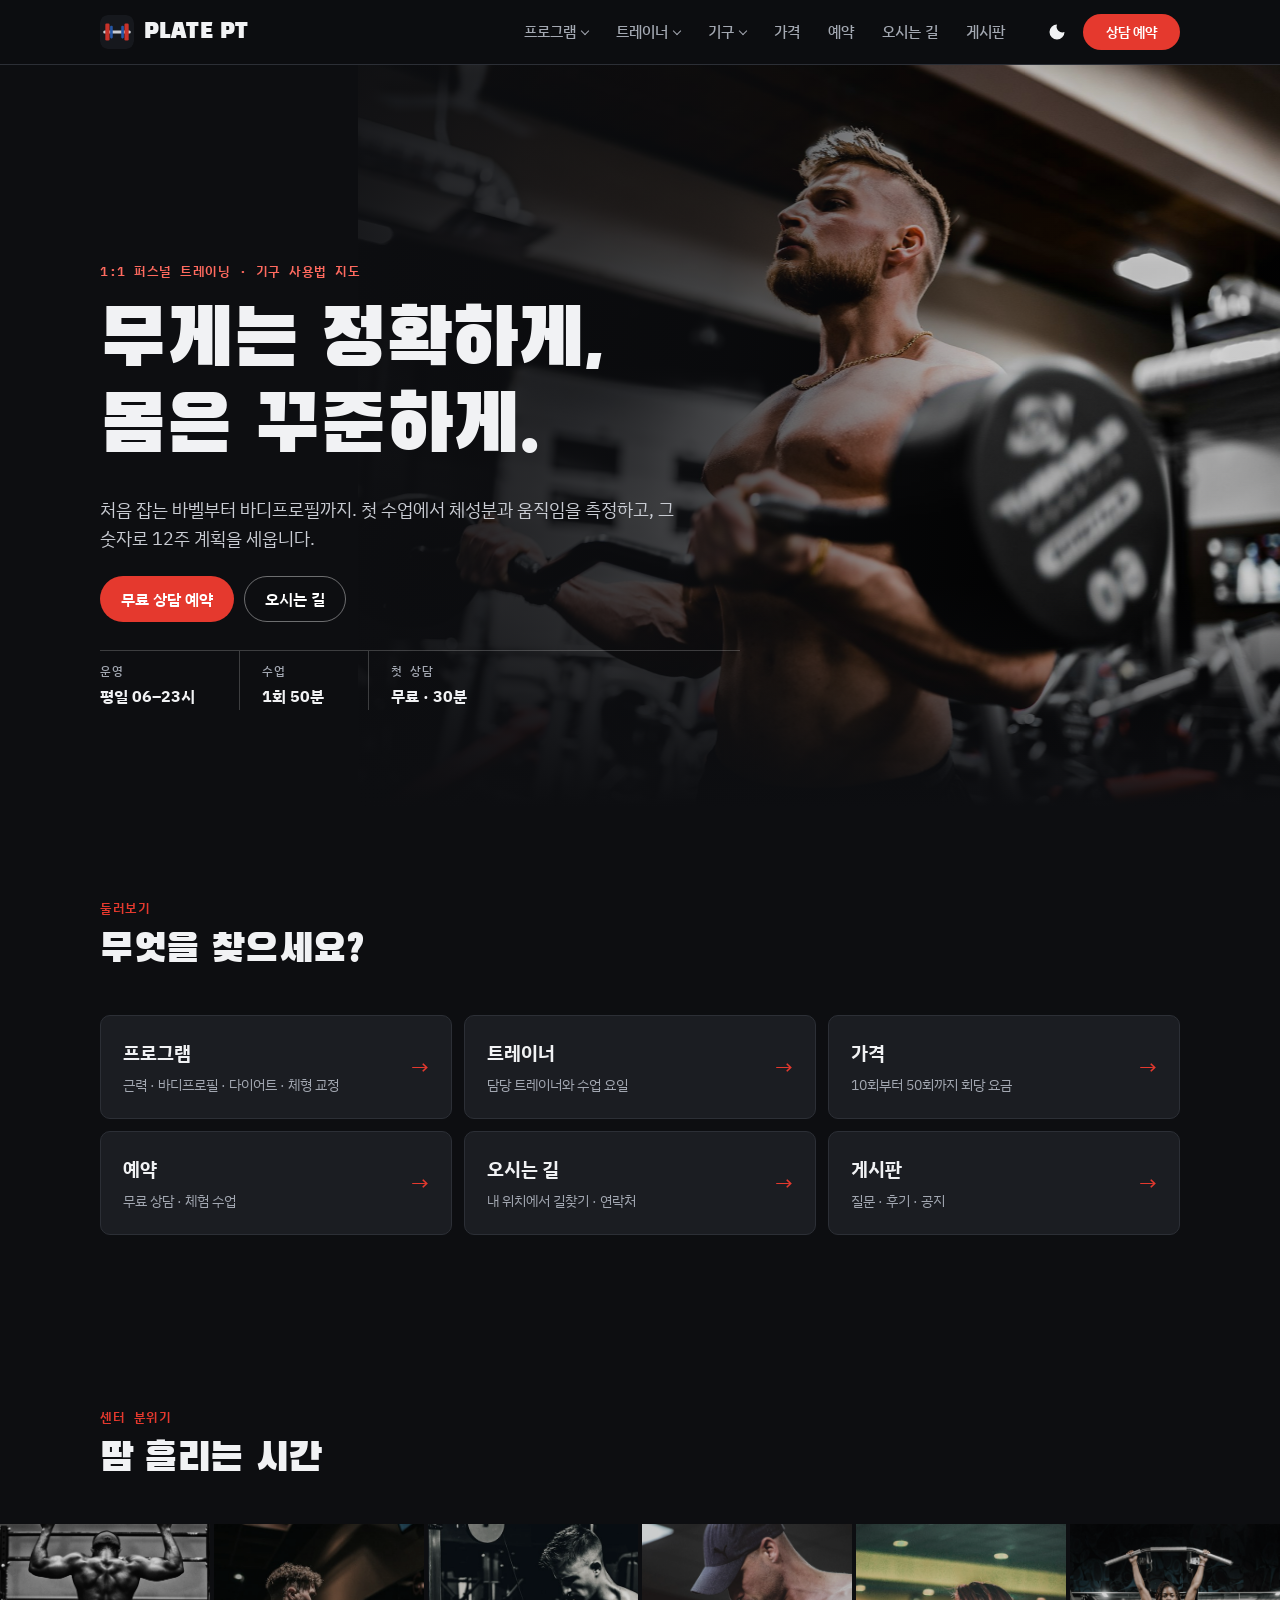
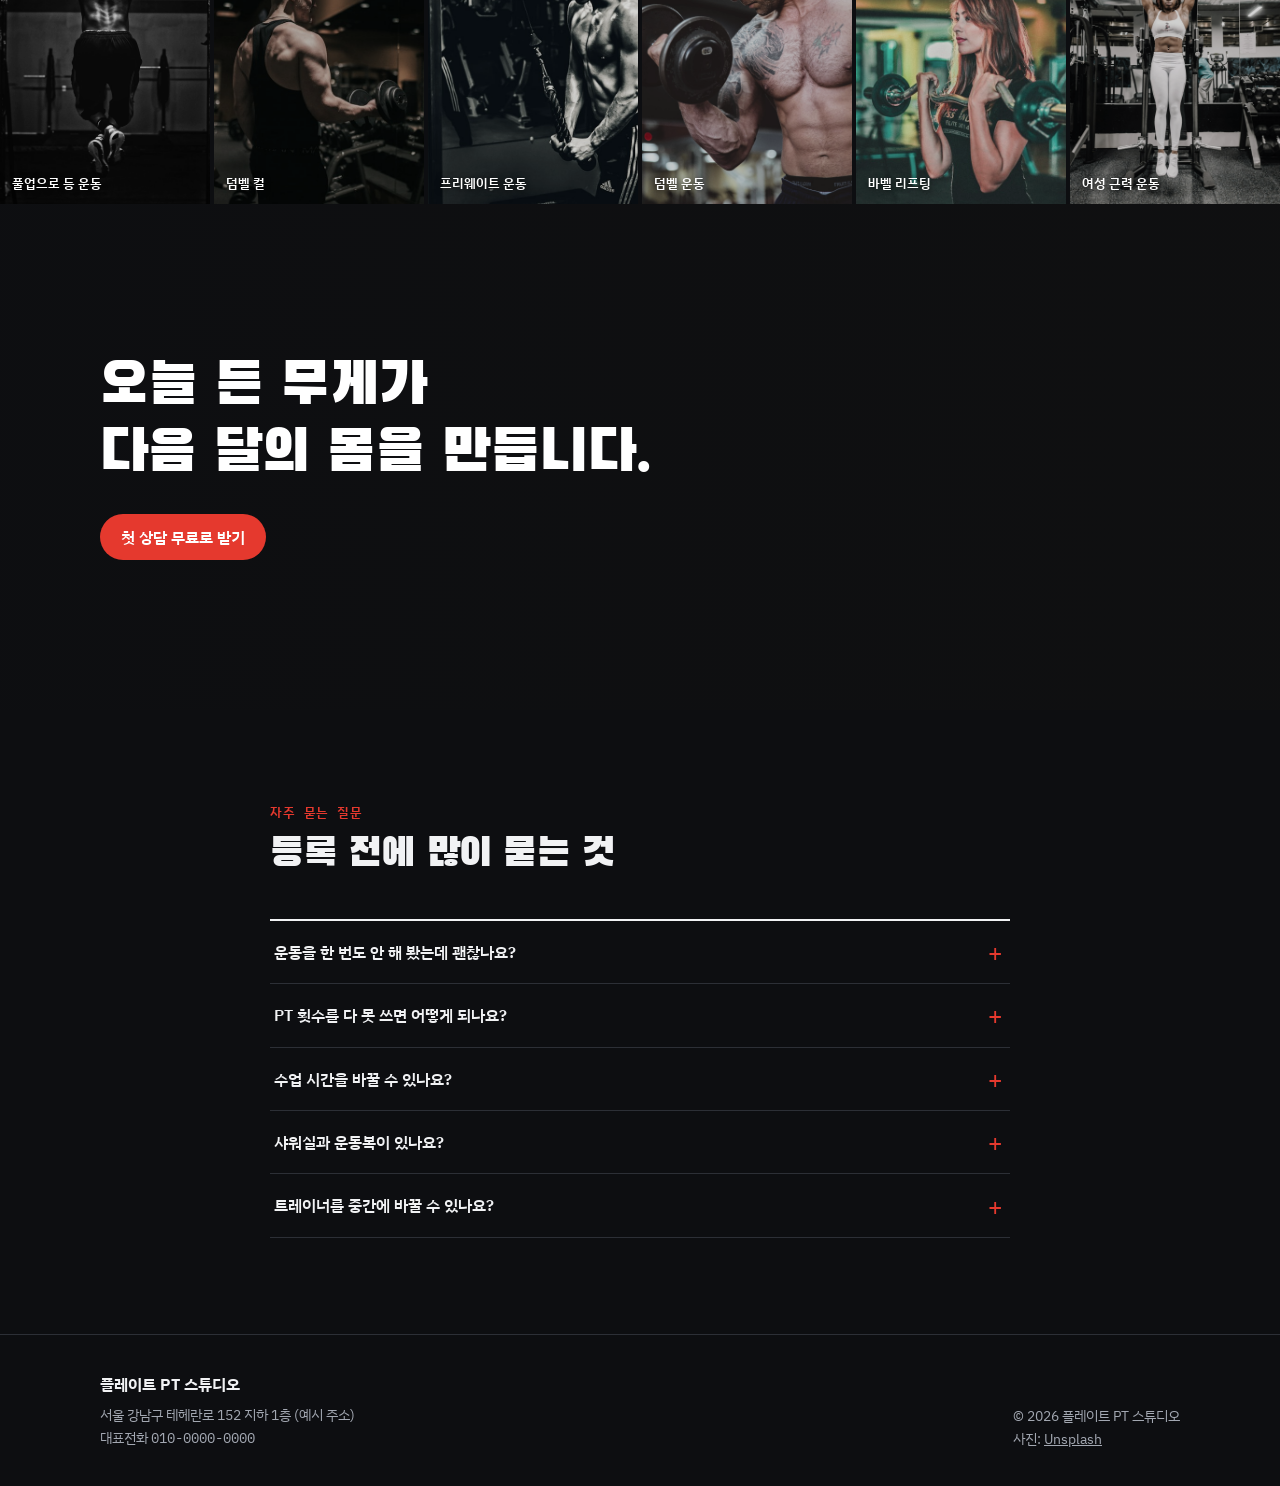
==== index.html @ 2e4d1e18 "Add files via upload 커밋" ====
<!doctype html>
<html lang="ko">
<head>
  <meta charset="utf-8">
  <meta name="viewport" content="width=device-width, initial-scale=1, viewport-fit=cover">
  <title>플레이트 PT 스튜디오</title>
  <meta name="description" content="1:1 퍼스널 트레이닝, 기구 사용법 지도, 체형 교정과 근력 프로그램. 상담 예약과 오시는 길 안내.">

  <!-- 파비콘 -->
  <link rel="icon" type="image/svg+xml" href="favicon.svg">
  <link rel="apple-touch-icon" href="favicon.svg">

  <!-- 글꼴 -->
  <link rel="preconnect" href="https://fonts.googleapis.com">
  <link rel="preconnect" href="https://fonts.gstatic.com" crossorigin>
  <link rel="stylesheet" href="https://fonts.googleapis.com/css2?family=Black+Han+Sans&family=IBM+Plex+Mono:wght@500;600&family=IBM+Plex+Sans+KR:wght@400;500;600;700&display=swap">

  <!-- 사이트 스타일 -->
  <link rel="stylesheet" href="css/style.css">
</head>
<body>
  <a class="skip" href="#main">본문으로 건너뛰기</a>

  <!-- ===== 머리글 ===== -->
  <header class="topbar" id="top">
    <div class="wrap topbar__in">
      <a class="logo" href="index.html" aria-label="처음 화면으로">
        <img src="favicon.svg" alt="" width="34" height="34">
        <span class="logo__name" data-site="short">PLATE PT</span>
      </a>
      <nav class="nav" id="nav" aria-label="주 메뉴">
        <a href="programs.html">프로그램</a>
        <a href="trainers.html">트레이너</a>
        <a href="equipment.html">기구</a>
        <a href="pricing.html">가격</a>
        <a href="booking.html">예약</a>
        <a href="location.html">오시는 길</a>
        <a href="board.html">게시판</a>
      </nav>
      <div class="topbar__tools">
        <button class="icon-btn" id="themeBtn" type="button" aria-label="화면 밝기 바꾸기">
          <svg viewBox="0 0 24 24" width="20" height="20" aria-hidden="true"><path fill="currentColor" d="M12 3a9 9 0 1 0 9 9 7 7 0 0 1-9-9Z"/></svg>
        </button>
        <a class="btn btn--accent btn--sm hide-sm" href="booking.html" data-hover="24시간 상담" data-hover-photo="random">상담 예약</a>
        <button class="icon-btn menu-btn" id="menuBtn" type="button" aria-label="메뉴 열기" aria-expanded="false" aria-controls="nav">
          <svg viewBox="0 0 24 24" width="22" height="22" aria-hidden="true"><path fill="currentColor" d="M3 6h18v2H3zm0 5h18v2H3zm0 5h18v2H3z"/></svg>
        </button>
      </div>
    </div>
  </header>

  <main id="main">
    <!-- ===== 첫 화면 ===== -->
    <section class="hero" id="hero">
      <div class="hero__photo" id="heroPhoto" role="img" aria-label="체육관에서 바벨 컬을 하는 근육질 남성"></div>
      <div class="wrap hero__in">
        <div class="hero__copy">
          <p class="eyebrow">1:1 퍼스널 트레이닝 · 기구 사용법 지도</p>
          <h1 class="hero__title">무게는 정확하게,<br>몸은 꾸준하게.</h1>
          <p class="hero__lead">처음 잡는 바벨부터 바디프로필까지. 첫 수업에서 체성분과 움직임을 측정하고, 그 숫자로 12주 계획을 세웁니다.</p>
          <div class="hero__cta">
            <a class="btn btn--accent" href="booking.html" data-hover="24시간 상담" data-hover-photo="random">무료 상담 예약</a>
            <a class="btn btn--ghost" href="location.html">오시는 길</a>
          </div>
          <dl class="hero__facts">
            <div><dt>운영</dt><dd data-site="hoursShort">평일 06–23시</dd></div>
            <div><dt>수업</dt><dd>1회 50분</dd></div>
            <div><dt>첫 상담</dt><dd>무료 · 30분</dd></div>
          </dl>
        </div>

      </div>
    </section>

    <!-- ===== 바로가기 ===== -->
    <section class="section">
      <div class="wrap">
        <header class="section__head">
          <p class="eyebrow">둘러보기</p>
          <h2>무엇을 찾으세요?</h2>
        </header>
        <div class="quick" id="quickLinks">
          <a class="quick__card" href="programs.html"><strong>프로그램</strong><span class="muted small">근력 · 바디프로필 · 다이어트 · 체형 교정</span><span class="quick__go" aria-hidden="true">→</span></a>
          <a class="quick__card" href="trainers.html"><strong>트레이너</strong><span class="muted small">담당 트레이너와 수업 요일</span><span class="quick__go" aria-hidden="true">→</span></a>
          <a class="quick__card" href="pricing.html"><strong>가격</strong><span class="muted small">10회부터 50회까지 회당 요금</span><span class="quick__go" aria-hidden="true">→</span></a>
          <a class="quick__card" href="booking.html"><strong>예약</strong><span class="muted small">무료 상담 · 체험 수업</span><span class="quick__go" aria-hidden="true">→</span></a>
          <a class="quick__card" href="location.html"><strong>오시는 길</strong><span class="muted small">내 위치에서 길찾기 · 연락처</span><span class="quick__go" aria-hidden="true">→</span></a>
          <a class="quick__card" href="board.html"><strong>게시판</strong><span class="muted small">질문 · 후기 · 공지</span><span class="quick__go" aria-hidden="true">→</span></a>
        </div>
      </div>
    </section>

    <!-- ===== 센터 분위기 (사진) ===== -->
    <section class="gallery-sec" aria-labelledby="galleryTitle">
      <div class="wrap">
        <header class="section__head section__head--row">
          <div>
            <p class="eyebrow">센터 분위기</p>
            <h2 id="galleryTitle">땀 흘리는 시간</h2>
          </div>
        </header>
      </div>
      <div class="gallery" id="gallery"></div>
    </section>

    <!-- ===== 사진 띠 ===== -->
    <section class="band" id="band">
      <div class="band__photo" id="bandPhoto" aria-hidden="true"></div>
      <div class="wrap band__in">
        <p class="band__quote">오늘 든 무게가<br>다음 달의 몸을 만듭니다.</p>
        <a class="btn btn--accent" href="booking.html">첫 상담 무료로 받기</a>
      </div>
    </section>

    <!-- ===== 자주 묻는 질문 ===== -->
    <section class="section" id="faq">
      <div class="wrap wrap--narrow">
        <header class="section__head">
          <p class="eyebrow">자주 묻는 질문</p>
          <h2>등록 전에 많이 묻는 것</h2>
        </header>
        <div class="faq" id="faqList"></div>
      </div>
    </section>
  </main>

  <!-- ===== 바닥글 ===== -->
  <footer class="footer">
    <div class="wrap footer__in">
      <div>
        <strong data-site="name">플레이트 PT 스튜디오</strong>
        <p class="small muted"><span data-site="address"></span><br>대표전화 <span class="mono" data-site="phone"></span></p>
      </div>
      <p class="small muted">© <span id="year"></span> <span data-site="name"></span><br>사진: <a href="https://unsplash.com" target="_blank" rel="noopener">Unsplash</a></p>
    </div>
  </footer>

  <div class="toast" id="toast" role="status" aria-live="polite" hidden></div>

  <!-- 스크립트: 설정 → 공통 → 이 페이지 기능 -->
  <script src="js/config.js"></script>
  <script src="js/main.js"></script>
  <script src="js/mouse.js"></script>
</body>
</html>
---- css/style.css ----
/* 플레이트 PT 스튜디오
 * 콘셉트: 분필 가루 묻은 바닥 위 철 원판. 기본은 무채색, 색은 원판 색 규칙(빨강·파랑·노랑·초록)에서만 가져온다.
 */
/* 기본은 어두운 화면. 오른쪽 위 달 버튼으로 밝은 화면도 볼 수 있다. */
:root {
  --bg: #0d0e11;          /* 불 꺼진 체육관 */
  --bg-alt: #14161a;
  --surface: #1b1d22;
  --ink: #f1f2f4;
  --ink-2: #a3a8b2;
  --line: #2c2f36;
  --accent: #e5392e;      /* 25kg 빨강 원판 */
  --accent-ink: #ffffff;
  --plate-red: #e5392e;
  --plate-blue: #4f86dd;
  --plate-yellow: #edba3a;
  --plate-green: #3fae73;
  --steel: #6b717c;
  --focus: #6fa0ef;
  --shadow: 0 1px 2px rgb(0 0 0 / .4), 0 10px 30px rgb(0 0 0 / .35);
  --photo-fade: #0d0e11;

  --f-display: "Black Han Sans", "IBM Plex Sans KR", "Apple SD Gothic Neo", "Malgun Gothic", sans-serif;
  --f-body: "IBM Plex Sans KR", "Apple SD Gothic Neo", "Malgun Gothic", system-ui, sans-serif;
  --f-mono: "IBM Plex Mono", "IBM Plex Sans KR", ui-monospace, "Consolas", monospace;

  --r: 10px;
  --gutter: clamp(16px, 4vw, 40px);
  --max: 1160px;
  color-scheme: dark;
}
:root[data-theme="light"] {
  --bg: #f2f3f0; --bg-alt: #e8eae5; --surface: #ffffff; --ink: #16181d; --ink-2: #4a4f59; --line: #d3d6d0;
  --accent: #c8322a; --plate-red: #c8322a; --plate-blue: #2456a6; --plate-yellow: #c99212; --plate-green: #2e8b57;
  --steel: #9aa0aa; --focus: #2456a6; --shadow: 0 1px 2px rgb(22 24 29 / .06), 0 8px 24px rgb(22 24 29 / .06);
  --photo-fade: #f2f3f0;
  color-scheme: light;
}

/* ---------- 기본 ---------- */
*, *::before, *::after { box-sizing: border-box; }
html { scroll-behavior: smooth; scroll-padding-top: 76px; -webkit-text-size-adjust: 100%; }
body {
  margin: 0;
  background: var(--bg);
  color: var(--ink);
  font: 400 16px/1.65 var(--f-body);
  word-break: keep-all;
  overflow-wrap: anywhere;
}
img, svg { max-width: 100%; display: block; }
h1, h2, h3, h4 { margin: 0; line-height: 1.25; text-wrap: balance; }
h2 { font-family: var(--f-display); font-weight: 400; font-size: clamp(28px, 4vw, 40px); letter-spacing: -.01em; }
h3 { font-size: 19px; font-weight: 700; }
p { margin: 0; }
a { color: inherit; }
button, input, select, textarea { font: inherit; color: inherit; }
:focus-visible { outline: 3px solid var(--focus); outline-offset: 2px; border-radius: 4px; }
[hidden] { display: none !important; }

.wrap { max-width: var(--max); margin-inline: auto; padding-inline: var(--gutter); }
.wrap--narrow { max-width: 820px; }
.mono { font-family: var(--f-mono); font-variant-numeric: tabular-nums; }
.muted { color: var(--ink-2); }
.small { font-size: 14px; }
.strong { font-weight: 600; }
.sr-only { position: absolute; width: 1px; height: 1px; overflow: hidden; clip: rect(0 0 0 0); white-space: nowrap; }
.skip { position: absolute; left: 8px; top: -60px; background: var(--ink); color: var(--bg); padding: 8px 14px; border-radius: 6px; z-index: 100; }
.skip:focus { top: 8px; }
.eyebrow { font: 600 13px/1 var(--f-mono); letter-spacing: .04em; text-transform: uppercase; color: var(--accent); }

/* ---------- 버튼 ---------- */
.btn {
  display: inline-flex; align-items: center; justify-content: center; gap: 8px;
  min-height: 46px; padding: 0 20px; border-radius: 999px;
  border: 1.5px solid transparent; font-weight: 600; text-decoration: none; cursor: pointer;
  transition: transform .15s ease, background-color .15s ease, border-color .15s ease;
  white-space: nowrap;
}
.btn:active { transform: translateY(1px); }
.btn--accent { background: var(--accent); color: var(--accent-ink); }
.btn--accent:hover { background: color-mix(in srgb, var(--accent) 86%, var(--ink)); }
.btn--ghost { background: transparent; border-color: var(--line); color: var(--ink); }
.btn--ghost:hover { border-color: var(--ink); }
.btn--danger { background: var(--plate-red); color: #fff; }
.btn--sm { min-height: 36px; padding: 0 14px; font-size: 14px; }
.btn--block { width: 100%; }
.btn:disabled { opacity: .5; cursor: not-allowed; }
.icon-btn {
  display: inline-grid; place-items: center; width: 40px; height: 40px; border-radius: 50%;
  background: transparent; border: 1px solid transparent; cursor: pointer; color: var(--ink);
}
.icon-btn:hover { border-color: var(--line); }
.link-btn { background: none; border: 0; padding: 0; color: var(--ink); font-weight: 600; text-decoration: underline; text-underline-offset: 3px; cursor: pointer; font-size: 14px; }
.link-btn:hover { color: var(--accent); }
.link-btn.danger { color: var(--plate-red); }

/* ---------- 머리글 ---------- */
.topbar {
  position: sticky; top: env(safe-area-inset-top, 0px); z-index: 50;
  background: color-mix(in srgb, var(--bg) 88%, transparent);
  backdrop-filter: blur(10px); -webkit-backdrop-filter: blur(10px);
  border-bottom: 1px solid var(--line);
}
.topbar__in { display: flex; align-items: center; gap: 20px; min-height: 64px; }
.logo { display: flex; align-items: center; gap: 10px; text-decoration: none; }
.logo img { border-radius: 8px; }
.logo__name { font-family: var(--f-display); font-size: 21px; letter-spacing: .02em; }
.nav { display: flex; gap: 4px; margin-left: auto; }
.nav a { padding: 8px 12px; border-radius: 999px; text-decoration: none; font-size: 15px; font-weight: 500; color: var(--ink-2); }
.nav a:hover, .nav a.is-active { color: var(--ink); background: var(--bg-alt); }
.topbar__tools { display: flex; align-items: center; gap: 6px; }
.menu-btn { display: none; }

/* ---------- 첫 화면 ---------- */
.hero { position: relative; isolation: isolate; padding-block: clamp(96px, 16vw, 200px) clamp(56px, 8vw, 96px); overflow: hidden; background: #0d0e11; color: #f1f2f4; }
.hero__photo { position: absolute; inset: 0 0 0 28%; z-index: -1; background: #111 35% 35% / cover no-repeat; transform: scaleX(-1); animation: hero-in 1.6s ease-out both; }
.hero__photo::after { content: ""; position: absolute; inset: 0;
  background: linear-gradient(270deg, rgb(13 14 17 / .94) 0%, rgb(13 14 17 / .72) 40%, rgb(13 14 17 / .1) 75%), linear-gradient(0deg, var(--photo-fade) 0%, transparent 30%); }
@keyframes hero-in { from { transform: scaleX(-1) scale(1.06); } to { transform: scaleX(-1); } }
.hero__in { display: grid; grid-template-columns: minmax(0, 640px); }
.hero .hero__lead { color: #c9ccd3; }
.hero .hero__facts, .hero .hero__facts div + div { border-color: rgb(255 255 255 / .2); }
.hero .hero__facts dt { color: #a3a8b2; }
.hero .eyebrow { color: #ff6a5f; }
.hero .btn--ghost { color: #fff; border-color: rgb(255 255 255 / .4); }
.hero .btn--ghost:hover { border-color: #fff; background: rgb(255 255 255 / .08); }
.hero__copy { display: grid; gap: 22px; min-width: 0; }
.hero__title { font-family: var(--f-display); font-weight: 400; font-size: clamp(42px, 6.6vw, 80px); line-height: 1.08; letter-spacing: -.015em; }
.hero__lead { font-size: 18px; color: var(--ink-2); max-width: 34em; }
.hero__cta { display: flex; flex-wrap: wrap; gap: 10px; }
.hero__facts { display: flex; flex-wrap: wrap; gap: 0; margin: 6px 0 0; border-top: 1px solid var(--line); }
.hero__facts div { padding: 14px 22px 0 0; margin-right: 22px; }
.hero__facts div + div { padding-left: 22px; border-left: 1px solid var(--line); }
.hero__facts dt { font: 500 12px/1 var(--f-mono); letter-spacing: .06em; color: var(--ink-2); margin-bottom: 6px; }
.hero__facts dd { margin: 0; font-weight: 700; }

/* ---------- 구역 공통 ---------- */
.section { padding-block: clamp(56px, 8vw, 96px); }
.section--alt { background: var(--bg-alt); }
.section__head { display: grid; gap: 10px; margin-bottom: clamp(24px, 4vw, 40px); max-width: 680px; }
.section__head--row { display: flex; align-items: end; justify-content: space-between; gap: 16px; max-width: none; flex-wrap: wrap; }
.section__head--row > div { display: grid; gap: 10px; }
.section__lead { color: var(--ink-2); }
.note { margin-top: 16px; color: var(--ink-2); font-size: 15px; }

/* 원판 색 표시 */
.plate-red { --plate: var(--plate-red); }
.plate-blue { --plate: var(--plate-blue); }
.plate-yellow { --plate: var(--plate-yellow); }
.plate-green { --plate: var(--plate-green); }

/* ---------- 프로그램 ---------- */
.programs { display: grid; grid-template-columns: repeat(2, minmax(0, 1fr)); gap: 16px; }
.program { display: grid; grid-template-rows: auto 1fr; background: var(--surface); border: 1px solid var(--line); border-top: 4px solid var(--plate); border-radius: var(--r); overflow: hidden; }
.program__media { position: relative; aspect-ratio: 16 / 9; background: var(--bg-alt); overflow: hidden; }
.program__media img { width: 100%; height: 100%; object-fit: cover; transition: transform .5s ease; filter: saturate(.85) contrast(1.05); }
.program:hover .program__media img { transform: scale(1.04); }
.program__plate {
  width: 64px; height: 64px; border-radius: 50%; background: var(--plate);
  display: grid; place-items: center; position: relative;
  box-shadow: inset 0 0 0 6px color-mix(in srgb, var(--plate) 75%, #000);
}
.program__media .program__plate { position: absolute; left: 18px; bottom: 18px; z-index: 1; box-shadow: inset 0 0 0 6px color-mix(in srgb, var(--plate) 75%, #000), 0 4px 14px rgb(0 0 0 / .5); }
.program__plate::after { content: ""; position: absolute; width: 14px; height: 14px; border-radius: 50%; background: var(--surface); }
.program__plate span { position: absolute; top: 7px; font-size: 11px; color: #fff; font-weight: 600; }
.program__body { display: grid; gap: 10px; align-content: start; min-width: 0; padding: 22px 24px 24px; }
.program__body p { color: var(--ink-2); font-size: 15px; }
.tags { display: flex; flex-wrap: wrap; gap: 6px; padding: 0; margin: 0; list-style: none; }
.tags li { font-size: 13px; padding: 3px 10px; border-radius: 999px; background: var(--bg-alt); color: var(--ink-2); }
.tags li:first-child { background: color-mix(in srgb, var(--plate) 14%, transparent); color: var(--ink); font-weight: 600; }

/* ---------- 하위 페이지 머리 ---------- */
.page-hero { position: relative; isolation: isolate; overflow: hidden; padding-block: clamp(72px, 11vw, 132px) clamp(32px, 5vw, 52px); background: #0d0e11; color: #f1f2f4; }
.page-hero__photo { position: absolute; inset: 0; z-index: -1; background: #111 center 35% / cover no-repeat; animation: hero-fade 1.2s ease-out both; }
.page-hero__photo::after { content: ""; position: absolute; inset: 0;
  background: linear-gradient(90deg, rgb(13 14 17 / .9) 0%, rgb(13 14 17 / .55) 60%, rgb(13 14 17 / .35) 100%), linear-gradient(0deg, var(--photo-fade) 0%, transparent 45%); }
@keyframes hero-fade { from { transform: scale(1.05); } to { transform: none; } }
.page-hero__in { display: grid; gap: 14px; }
.page-hero__title { font-family: var(--f-display); font-weight: 400; font-size: clamp(36px, 6vw, 64px); line-height: 1.1; }
.crumbs { display: flex; gap: 8px; font-size: 14px; color: #a3a8b2; }
.crumbs a { color: #d6d9de; text-decoration: none; }
.crumbs a:hover { color: #fff; text-decoration: underline; }
.crumbs span:last-child { color: #ff6a5f; font-weight: 600; }
.page-hero + .section { padding-top: clamp(32px, 5vw, 56px); }
.page-hero + .section .section__head:not(.section__head--row) { margin-bottom: 24px; }
.section__head:empty { display: none; }

/* ---------- 처음 화면 바로가기 ---------- */
.quick { display: grid; grid-template-columns: repeat(3, minmax(0, 1fr)); gap: 12px; }
.quick__card { position: relative; display: grid; gap: 4px; padding: 22px 52px 22px 22px; border-radius: var(--r); background: var(--surface); border: 1px solid var(--line); text-decoration: none; transition: border-color .2s ease, transform .2s ease; }
.quick__card strong { font-size: 19px; }
.quick__card:hover { border-color: var(--accent); transform: translateY(-2px); }
.quick__go { position: absolute; right: 22px; top: 50%; translate: 0 -50%; font-size: 22px; color: var(--accent); transition: translate .2s ease; }
.quick__card:hover .quick__go { translate: 4px -50%; }

/* ---------- 센터 분위기 ---------- */
.gallery-sec { padding-block: clamp(48px, 7vw, 80px) 0; }
.gallery { display: grid; grid-template-columns: repeat(6, minmax(0, 1fr)); gap: 4px; }
.gallery__item { position: relative; margin: 0; aspect-ratio: 3 / 4; overflow: hidden; background: var(--bg-alt); }
.gallery__item img { width: 100%; height: 100%; object-fit: cover; filter: grayscale(.4) brightness(.85); transition: filter .35s ease, transform .5s ease; }
.gallery__item:hover img { filter: none; transform: scale(1.05); }
.gallery__item figcaption { position: absolute; left: 12px; bottom: 10px; right: 12px; font-size: 13px; font-weight: 600; color: #fff; text-shadow: 0 1px 6px rgb(0 0 0 / .8); }

.band { position: relative; isolation: isolate; padding-block: clamp(80px, 12vw, 150px); overflow: hidden; color: #fff; background: #111; }
.band__photo { position: absolute; inset: 0; z-index: -1; background: #111 center / cover no-repeat fixed; }
.band__photo::after { content: ""; position: absolute; inset: 0; background: linear-gradient(90deg, rgb(13 14 17 / .88), rgb(13 14 17 / .45)); }
.band__in { display: grid; gap: 26px; justify-items: start; }
.band__quote { font-family: var(--f-display); font-size: clamp(32px, 5vw, 58px); line-height: 1.15; text-wrap: balance; }

/* ---------- 트레이너 ---------- */
.trainers { display: grid; grid-template-columns: repeat(3, minmax(0, 1fr)); gap: 16px; }
.trainer { display: grid; grid-template-rows: auto 1fr; background: var(--surface); border-radius: var(--r); border: 1px solid var(--line); overflow: hidden; }
.trainer__photo { position: relative; aspect-ratio: 4 / 5; overflow: hidden; background: var(--bg-alt); border-bottom: 4px solid var(--plate); }
.trainer__photo img { width: 100%; height: 100%; object-fit: cover; object-position: center 25%; filter: grayscale(.25) contrast(1.05); transition: filter .3s ease; }
.trainer:hover .trainer__photo img { filter: none; }
.trainer > .trainer__avatar { margin: 24px 24px 0; }
.trainer__avatar {
  width: 72px; height: 72px; border-radius: 50%;
  display: grid; place-items: center; font: 400 26px/1 var(--f-display); color: #fff; background: var(--plate);
}
.trainer__body { display: grid; gap: 8px; align-content: start; padding: 20px 22px 24px; }
.trainer__role { font: 500 13px/1.3 var(--f-mono); color: var(--ink-2); }
.trainer__focus { font-weight: 600; color: var(--plate, var(--accent)); }
.trainer__certs { margin: 4px 0; padding-left: 18px; color: var(--ink-2); font-size: 14px; }
.trainer__days { display: flex; flex-wrap: wrap; align-items: center; gap: 4px; font-size: 13px; color: var(--ink-2); margin-bottom: 8px; }
.day { display: inline-grid; place-items: center; width: 24px; height: 24px; border-radius: 6px; border: 1px solid var(--line); color: var(--ink-2); opacity: .5; }
.day.is-on { opacity: 1; background: var(--ink); color: var(--bg); border-color: var(--ink); }
.trainer .btn { justify-self: start; }

/* ---------- 기구 ---------- */
.zone-tabs, .chips { display: flex; flex-wrap: wrap; gap: 8px; margin-bottom: 18px; }
.chip { padding: 8px 16px; border-radius: 999px; border: 1px solid var(--line); background: var(--surface); cursor: pointer; font-weight: 500; font-size: 15px; }
.chip:hover { border-color: var(--ink); }
.chip.is-on { background: var(--ink); color: var(--bg); border-color: var(--ink); }
.equip { border-top: 2px solid var(--ink); }
.equip__row { display: grid; grid-template-columns: minmax(0, 1.4fr) 120px minmax(0, 1.6fr); gap: 16px; padding: 14px 4px; border-bottom: 1px solid var(--line); align-items: baseline; }
.equip__name { font-weight: 600; }
.equip__qty { font-weight: 600; }
.equip__note { font-size: 14px; }

/* ---------- 가격 ---------- */
.table-scroll { overflow-x: auto; -webkit-overflow-scrolling: touch; }
.price-table { width: 100%; border-collapse: collapse; background: var(--surface); border-radius: var(--r); overflow: hidden; min-width: 560px; }
.price-table th, .price-table td { padding: 18px 20px; text-align: left; border-bottom: 1px solid var(--line); vertical-align: middle; }
.price-table thead th { font: 500 12px/1 var(--f-mono); letter-spacing: .06em; color: var(--ink-2); background: var(--surface); }
.price-table tbody th .badge { margin-left: 10px; vertical-align: middle; }
.price-table td { white-space: nowrap; }
.price-table .big { font-size: 22px; font-weight: 600; }
.price-table td:last-child { text-align: right; }
.price-table tr:last-child th, .price-table tr:last-child td { border-bottom: 0; }
.price-table tr.is-best { background: color-mix(in srgb, var(--accent) 7%, var(--surface)); }
.save { color: var(--plate-green); font-weight: 600; }
.badge { display: inline-block; font-size: 12px; font-weight: 600; padding: 3px 9px; border-radius: 999px; background: var(--bg-alt); color: var(--ink-2); white-space: nowrap; }
.badge--accent { background: var(--accent); color: var(--accent-ink); }

/* ---------- 예약 ---------- */
.booking { display: grid; grid-template-columns: minmax(0, 1.5fr) minmax(0, 1fr); gap: clamp(24px, 4vw, 48px); align-items: start; }
.form { display: grid; gap: 16px; }
.form__row { display: grid; grid-template-columns: repeat(2, minmax(0, 1fr)); gap: 16px; }
.field { display: grid; gap: 6px; margin: 0; padding: 0; border: 0; min-width: 0; }
.field > span, .field > legend { font-weight: 600; font-size: 14px; padding: 0; }
.field legend { margin-bottom: 6px; }
input[type="text"], input[type="tel"], input[type="date"], input[type="search"], input[type="password"], select, textarea {
  width: 100%; min-height: 46px; padding: 10px 14px; border-radius: 8px;
  background: var(--surface); border: 1.5px solid var(--line); color: var(--ink);
}
textarea { resize: vertical; min-height: 90px; }
input:focus, select:focus, textarea:focus { outline: none; border-color: var(--focus); box-shadow: 0 0 0 3px color-mix(in srgb, var(--focus) 25%, transparent); }
.check { display: flex; gap: 10px; align-items: flex-start; font-size: 14px; color: var(--ink-2); cursor: pointer; }
.check input { width: 18px; height: 18px; margin-top: 3px; accent-color: var(--accent); flex: none; }
.form__error { color: var(--plate-red); font-size: 14px; font-weight: 600; min-height: 1em; }
.form__error:empty { display: none; }

.slots { display: grid; grid-template-columns: repeat(auto-fill, minmax(76px, 1fr)); gap: 8px; }
.slot {
  min-height: 42px; border-radius: 8px; border: 1.5px solid var(--line); background: var(--surface);
  font: 600 15px/1 var(--f-mono); cursor: pointer;
}
.slot:hover:not(:disabled) { border-color: var(--ink); }
.slot.is-on { background: var(--ink); color: var(--bg); border-color: var(--ink); }
.slot:disabled { cursor: not-allowed; opacity: .4; text-decoration: line-through; }
.slot.is-busy:disabled { opacity: .55; background: var(--bg-alt); }

.booking__mine { position: sticky; top: 88px; padding: 24px; background: var(--surface); border: 1px solid var(--line); border-radius: var(--r); display: grid; gap: 6px; }
.my-bookings { list-style: none; padding: 0; margin: 10px 0 0; display: grid; gap: 10px; }
.my-bookings .empty { display: grid; gap: 4px; padding: 18px; border: 1.5px dashed var(--line); border-radius: 8px; }
.booking-item { display: grid; grid-template-columns: auto 1fr auto; gap: 14px; align-items: center; padding: 12px 14px; border-radius: 8px; background: var(--bg-alt); border-left: 5px solid var(--plate); }
.booking-item__when, .booking-item__what { display: grid; gap: 2px; min-width: 0; }
.booking-item__when .mono:last-child { font-size: 14px; color: var(--ink-2); }

/* ---------- 지도 ---------- */
.map-wrap { display: grid; grid-template-columns: minmax(0, 340px) minmax(0, 1fr); gap: 16px; align-items: stretch; }
.map-panel { display: grid; gap: 16px; align-content: start; padding: 22px; background: var(--surface); border: 1px solid var(--line); border-radius: var(--r); }
.map-panel__addr { display: grid; gap: 4px; justify-items: start; }
.map-panel__addr span { color: var(--ink-2); font-size: 15px; }
.seg { display: grid; grid-template-columns: 1fr 1fr; padding: 4px; border-radius: 999px; background: var(--bg-alt); }
.seg__btn { border: 0; background: transparent; min-height: 36px; border-radius: 999px; font-weight: 600; cursor: pointer; color: var(--ink-2); }
.seg__btn.is-on { background: var(--surface); color: var(--ink); box-shadow: var(--shadow); }
.route-info { padding: 14px; border-radius: 8px; background: var(--bg-alt); display: grid; gap: 8px; }
.route-info__nums { display: flex; gap: 24px; flex-wrap: wrap; }
.route-info__nums div { display: grid; }
.route-info__nums strong { font-size: 24px; }
.map-links { display: flex; flex-wrap: wrap; gap: 8px; }
.transit { list-style: none; padding: 0; margin: 0; display: grid; gap: 8px; font-size: 14px; border-top: 1px solid var(--line); padding-top: 14px; }
.transit li { display: grid; grid-template-columns: 56px 1fr; gap: 8px; }
.transit strong { color: var(--ink-2); font-weight: 600; }
.map { min-height: 520px; border-radius: var(--r); overflow: hidden; border: 1px solid var(--line); background: var(--bg-alt); position: relative; z-index: 0; }
.map__fallback { padding: 24px; color: var(--ink-2); }
.leaflet-container { font-family: var(--f-body); }
.leaflet-popup-content { font-size: 14px; line-height: 1.5; }
.pin { background: none; border: 0; }
.pin--gym span {
  display: grid; place-items: center; width: 40px; height: 40px; border-radius: 50% 50% 50% 4px; rotate: -45deg;
  background: var(--accent); box-shadow: 0 4px 10px rgb(0 0 0 / .3); border: 3px solid #fff;
  font: 400 13px/1 var(--f-display); color: #fff;
}
.pin--gym b { rotate: 45deg; font-weight: 400; }
.pin--me span { display: block; width: 22px; height: 22px; border-radius: 50%; background: var(--plate-blue); border: 4px solid #fff; box-shadow: 0 0 0 6px color-mix(in srgb, var(--plate-blue) 30%, transparent); }
.route { stroke: var(--accent); stroke-width: 6; stroke-linecap: round; stroke-linejoin: round; fill: none; }
.route--straight { stroke-dasharray: 2 10; stroke-width: 4; }
.acc-circle { stroke: var(--plate-blue); fill: var(--plate-blue); fill-opacity: .08; }

/* ---------- SNS ---------- */
.sns { display: grid; grid-template-columns: repeat(auto-fill, minmax(min(100%, 330px), 1fr)); gap: 12px; }
.sns__card { display: grid; grid-template-columns: auto 1fr; gap: 14px; align-items: center; padding: 18px; background: var(--surface); border: 1px solid var(--line); border-radius: var(--r); }
.sns__icon { width: 46px; height: 46px; border-radius: 12px; display: grid; place-items: center; color: #fff; background: var(--ink); }
.sns__icon svg { width: 24px; height: 24px; }
.sns--instagram .sns__icon { background: linear-gradient(135deg, #f58529, #dd2a7b 50%, #8134af); }
.sns--kakao .sns__icon { background: #fee500; color: #191919; }
.sns--phone .sns__icon { background: var(--plate-green); }
.sns--blog .sns__icon { background: #03c75a; }
.sns--youtube .sns__icon { background: #ff0000; }
.sns__text { display: grid; min-width: 0; }
.sns__actions { grid-column: 1 / -1; display: flex; flex-wrap: wrap; gap: 8px; }
.hours { margin-top: 32px; display: grid; gap: 12px; max-width: 520px; }
.hours__list { margin: 0; border-top: 2px solid var(--ink); }
.hours__list div { display: flex; justify-content: space-between; gap: 16px; padding: 12px 4px; border-bottom: 1px solid var(--line); }
.hours__list dt { font-weight: 600; }
.hours__list dd { margin: 0; }

/* ---------- 게시판 ---------- */
.board-tools { display: flex; justify-content: space-between; align-items: center; gap: 12px; flex-wrap: wrap; margin-bottom: 14px; }
.board-tools .chips { margin: 0; }
.search { flex: 0 1 300px; min-width: 0; }
.board-table { width: 100%; border-collapse: collapse; background: var(--surface); border-radius: var(--r); overflow: hidden; min-width: 640px; }
.board-table th, .board-table td { padding: 13px 12px; text-align: left; border-bottom: 1px solid var(--line); font-size: 15px; }
.board-table thead th { font: 500 12px/1 var(--f-mono); letter-spacing: .06em; color: var(--ink-2); border-bottom: 2px solid var(--ink); }
.board-table .c-no, .board-table .c-views { width: 64px; text-align: center; color: var(--ink-2); }
.board-table .c-cat { width: 76px; }
.board-table .c-author { width: 130px; color: var(--ink-2); }
.board-table .c-date { width: 96px; color: var(--ink-2); }
.board-table tr.is-notice { background: color-mix(in srgb, var(--accent) 5%, var(--surface)); }
.board-table tr.is-notice .c-no { color: var(--accent); font-weight: 600; }
.board-table tbody tr:hover { background: var(--bg-alt); }
.post-link { background: none; border: 0; padding: 0; text-align: left; cursor: pointer; font-weight: 500; }
.post-link:hover { text-decoration: underline; text-underline-offset: 3px; }
.c-count { color: var(--accent); font-size: 13px; margin-left: 6px; font-weight: 600; }
.empty-row td { text-align: center !important; padding: 40px 16px !important; color: var(--ink-2); }
.cat-0 { background: color-mix(in srgb, var(--plate-green) 16%, transparent); color: var(--ink); }
.cat-1 { background: color-mix(in srgb, var(--plate-blue) 16%, transparent); color: var(--ink); }
.cat-2 { background: color-mix(in srgb, var(--plate-yellow) 26%, transparent); color: var(--ink); }
.cat-3 { background: var(--accent); color: var(--accent-ink); }
.pager { display: flex; justify-content: center; gap: 6px; margin-top: 20px; flex-wrap: wrap; }
.pager__btn { min-width: 38px; height: 38px; border-radius: 8px; border: 1px solid var(--line); background: var(--surface); cursor: pointer; }
.pager__btn.is-on { background: var(--ink); color: var(--bg); border-color: var(--ink); }
.pager__btn:disabled { opacity: .4; cursor: default; }

/* 창 */
.modal {
  width: min(560px, calc(100vw - 32px)); max-height: calc(100dvh - 48px); padding: 24px;
  border: 1px solid var(--line); border-radius: 14px; background: var(--surface); color: var(--ink); box-shadow: 0 30px 80px rgb(0 0 0 / .35);
}
.modal--wide { width: min(720px, calc(100vw - 32px)); }
.modal::backdrop { background: rgb(10 12 16 / .55); backdrop-filter: blur(2px); }
.modal__head { display: flex; justify-content: space-between; align-items: flex-start; gap: 12px; margin-bottom: 16px; }
.modal__head > div { display: grid; gap: 6px; justify-items: start; min-width: 0; }
.modal__foot { display: flex; justify-content: flex-end; gap: 8px; }
.post__body { display: grid; gap: 4px; padding: 18px 0; border-block: 1px solid var(--line); white-space: pre-wrap; }
.post__del { display: flex; flex-wrap: wrap; align-items: center; gap: 10px; padding-block: 12px; }
.del-form { display: flex; flex-wrap: wrap; gap: 8px; align-items: center; }
.del-form input { width: 180px; min-height: 36px; }
.comments { display: grid; gap: 12px; padding-top: 8px; }
.comments__list { list-style: none; padding: 0; margin: 0; display: grid; gap: 10px; }
.comments__list li:not(.muted) { padding: 12px 14px; background: var(--bg-alt); border-radius: 8px; display: grid; gap: 4px; }
.comment__meta { display: flex; gap: 10px; align-items: baseline; }
.comment-form { display: grid; grid-template-columns: 120px 1fr auto; gap: 8px; }
.comment-form input { min-height: 40px; }

/* ---------- 자주 묻는 질문 ---------- */
.faq { border-top: 2px solid var(--ink); }
.faq__item { border-bottom: 1px solid var(--line); }
.faq__item summary { cursor: pointer; padding: 18px 40px 18px 4px; font-weight: 600; list-style: none; position: relative; }
.faq__item summary::-webkit-details-marker { display: none; }
.faq__item summary::after { content: "+"; position: absolute; right: 8px; top: 50%; translate: 0 -50%; font: 400 24px/1 var(--f-mono); color: var(--accent); }
.faq__item[open] summary::after { content: "−"; }
.faq__item p { padding: 0 4px 20px; color: var(--ink-2); }

/* ---------- 바닥글 ---------- */
.footer { padding-block: 36px; border-top: 1px solid var(--line); }
.footer__in { display: flex; justify-content: space-between; gap: 20px; flex-wrap: wrap; align-items: end; }
.footer__in > div { display: grid; gap: 6px; }

/* 알림 */
.toast {
  position: fixed; left: 50%; bottom: calc(24px + env(safe-area-inset-bottom, 0px)); translate: -50% 0; z-index: 200;
  max-width: calc(100vw - 32px); padding: 12px 20px; border-radius: 999px;
  background: var(--ink); color: var(--bg); font-weight: 500; box-shadow: var(--shadow);
  animation: toast-in .2s ease;
}
@keyframes toast-in { from { opacity: 0; translate: -50% 10px; } }

/* ---------- 화면 폭별 ---------- */
@media (max-width: 1040px) {
  .nav a { padding: 8px 9px; font-size: 14px; }
}
@media (max-width: 900px) {
  .gallery { grid-template-columns: repeat(3, minmax(0, 1fr)); }
  .quick { grid-template-columns: repeat(2, minmax(0, 1fr)); }
  .menu-btn { display: inline-grid; }
  .nav {
    position: absolute; left: 0; right: 0; top: 100%;
    flex-direction: column; gap: 0; padding: 8px var(--gutter) 16px;
    background: var(--bg); border-bottom: 1px solid var(--line); box-shadow: var(--shadow);
    display: none;
  }
  .nav.is-open { display: flex; }
  .nav a { padding: 12px 8px; font-size: 16px; border-radius: 8px; }
  .topbar__tools { margin-left: auto; }
  .hero__photo { inset: 0; background-position: 40% 30%; }
  .hero__photo::after { background: linear-gradient(0deg, var(--photo-fade) 0%, rgb(13 14 17 / .85) 45%, rgb(13 14 17 / .35) 100%); }
  .trainers { grid-template-columns: repeat(auto-fit, minmax(min(100%, 260px), 1fr)); }
  .booking { grid-template-columns: 1fr; }
  .booking__mine { position: static; }
  .map-wrap { grid-template-columns: 1fr; }
  .map { min-height: 400px; order: -1; }
}
@media (max-width: 680px) {
  .hide-sm { display: none; }
  .gallery { grid-template-columns: repeat(2, minmax(0, 1fr)); }
  .quick { grid-template-columns: 1fr; }
  .band__photo { background-attachment: scroll; }
  .programs { grid-template-columns: 1fr; }
  .program__body { padding: 20px; }
  .form__row { grid-template-columns: 1fr; }
  .equip__row { grid-template-columns: 1fr auto; gap: 2px 12px; }
  .equip__note { grid-column: 1 / -1; }
  .equip__note:empty { display: none; }
  .hero__facts { display: grid; grid-template-columns: repeat(3, minmax(0, 1fr)); }
  .hero__facts div { padding-right: 10px; margin-right: 0; }
  .hero__facts div + div { padding-left: 12px; }
  .hero__facts dd { font-size: 15px; }
  .comment-form { grid-template-columns: 1fr; }
  .search { flex-basis: 100%; }
  .map { min-height: 340px; }
}

@media (prefers-reduced-motion: reduce) {
  html { scroll-behavior: auto; }
  *, *::before, *::after { animation: none !important; transition: none !important; }
}

/* 폰: 가격표를 옆으로 밀지 않고 한 화면에 */
@media (max-width: 560px) {
  .price-table { min-width: 0; }
  .price-table thead { display: none; }
  .price-table, .price-table tbody { display: block; }
  .price-table tr { display: grid; grid-template-columns: 1fr auto; gap: 4px 12px; padding: 16px; border-bottom: 1px solid var(--line); }
  .price-table tr:last-child { border-bottom: 0; }
  .price-table th, .price-table td { padding: 0; border: 0 !important; }
  .price-table tbody th { grid-column: 1 / -1; }
  .price-table td:nth-child(2) { color: var(--ink-2); }
  .price-table td:nth-child(3) { text-align: right; }
  .price-table td:nth-child(4) { font-size: 18px; }
  .price-table td:last-child { text-align: right; }
}

/* 마우스를 올리면 글자가 바뀌는 버튼 (동작은 js/mouse.js) */
.swap { display: inline-grid; overflow: hidden; }
.swap > span { grid-area: 1 / 1; text-align: center; transition: transform .28s cubic-bezier(.2, .8, .2, 1), opacity .2s ease; }
.swap > span:last-child { transform: translateY(110%); opacity: 0; }
.is-swapped .swap > span:first-child { transform: translateY(-110%); opacity: 0; }
.is-swapped .swap > span:last-child { transform: none; opacity: 1; }

/* 버튼 안에 들어가는 운동 사진 (동작은 js/mouse.js) */
.btn--photo { position: relative; isolation: isolate; overflow: hidden; }
.btn__photo {
  position: absolute; inset: 0; z-index: -1;
  background: var(--accent) center 35% / cover no-repeat; filter: saturate(1.1) contrast(1.1);
  opacity: 0; transform: scale(1.15);
  transition: opacity .25s ease, transform .4s cubic-bezier(.2, .8, .2, 1);
}
.btn__photo::after { content: ""; position: absolute; inset: 0; background: rgb(0 0 0 / .28); }
.btn--photo:hover .btn__photo, .btn--photo:focus-visible .btn__photo { opacity: 1; transform: none; }
.btn--photo:hover, .btn--photo:focus-visible { text-shadow: 0 1px 4px rgb(0 0 0 / .7); box-shadow: 0 0 0 2px var(--accent); }

/* 위 메뉴에 마우스를 올리면 아래로 펼쳐지는 목록 (동작은 js/mouse.js) */
.nav__item { position: relative; display: flex; }
.nav__item > a::after { content: ""; display: inline-block; width: 6px; height: 6px; margin-left: 6px; border: solid currentColor; border-width: 0 1.5px 1.5px 0; rotate: 45deg; translate: 0 -3px; transition: rotate .2s ease, translate .2s ease; }
.nav__item.is-open > a::after { rotate: 225deg; translate: 0 1px; }
.nav__item.is-open > a { color: var(--ink); background: var(--bg-alt); }
.dropdown {
  position: absolute; top: calc(100% + 10px); left: 50%; z-index: 60; width: 320px;
  padding: 8px; border-radius: 14px; background: var(--surface); border: 1px solid var(--line);
  box-shadow: 0 24px 60px rgb(0 0 0 / .45);
  opacity: 0; visibility: hidden; transform: translate(-50%, -8px); clip-path: inset(0 0 100% 0 round 14px);
  transition: opacity .2s ease, transform .25s ease, clip-path .35s cubic-bezier(.2, .8, .2, 1), visibility 0s .35s;
}
.dropdown::before { content: ""; position: absolute; left: 0; right: 0; top: -12px; height: 12px; } /* 메뉴와 목록 사이 틈에서 안 닫히게 */
.nav__item.is-open .dropdown { opacity: 1; visibility: visible; transform: translate(-50%, 0); clip-path: inset(0 0 0 0 round 14px); transition-delay: 0s; }
.dropdown ul { list-style: none; margin: 0; padding: 0; display: grid; gap: 2px; }
.dropdown li { opacity: 0; transform: translateY(-6px); transition: opacity .2s ease, transform .25s ease; }
.nav__item.is-open .dropdown li { opacity: 1; transform: none; transition-delay: calc(var(--i) * 45ms + 60ms); }
.dropdown__link { display: grid; grid-template-columns: 40px 1fr; gap: 12px; align-items: center; padding: 8px 10px; border-radius: 10px; text-decoration: none; }
.dropdown__link:hover, .dropdown__link:focus-visible { background: var(--bg-alt); }
.dropdown__thumb {
  width: 40px; height: 40px; border-radius: 50%; display: grid; place-items: center;
  background: var(--plate, var(--bg-alt)) center 25% / cover no-repeat; color: #fff; font: 600 12px/1 var(--f-mono);
  box-shadow: inset 0 0 0 4px color-mix(in srgb, var(--plate, var(--bg-alt)) 70%, #000);
}
.dropdown__thumb:not([class*="plate-"]) { --plate: var(--ink-2); border-radius: 10px; box-shadow: none; }
.dropdown__thumb:not([class*="plate-"])::before { content: ""; width: 18px; height: 6px; border-radius: 3px; background: var(--surface); box-shadow: -9px 0 0 -1px var(--surface), 9px 0 0 -1px var(--surface); }
.dropdown__text { display: grid; min-width: 0; }
.dropdown__text strong { font-size: 15px; color: var(--ink); }
.dropdown__text small { font-size: 13px; color: var(--ink-2); white-space: nowrap; overflow: hidden; text-overflow: ellipsis; }
.dropdown__all { display: block; margin-top: 6px; padding: 10px; border-top: 1px solid var(--line); text-align: center; font-size: 14px; font-weight: 600; color: var(--accent) !important; text-decoration: none; }
.dropdown__all:hover { background: var(--bg-alt); border-radius: 0 0 10px 10px; }

/* 폰 메뉴에서는 펼치지 않고 그냥 페이지로 이동 */
@media (max-width: 900px) {
  .nav__item { display: block; }
  .nav__item > a { display: block; }
  .nav__item > a::after, .dropdown { display: none; }
}
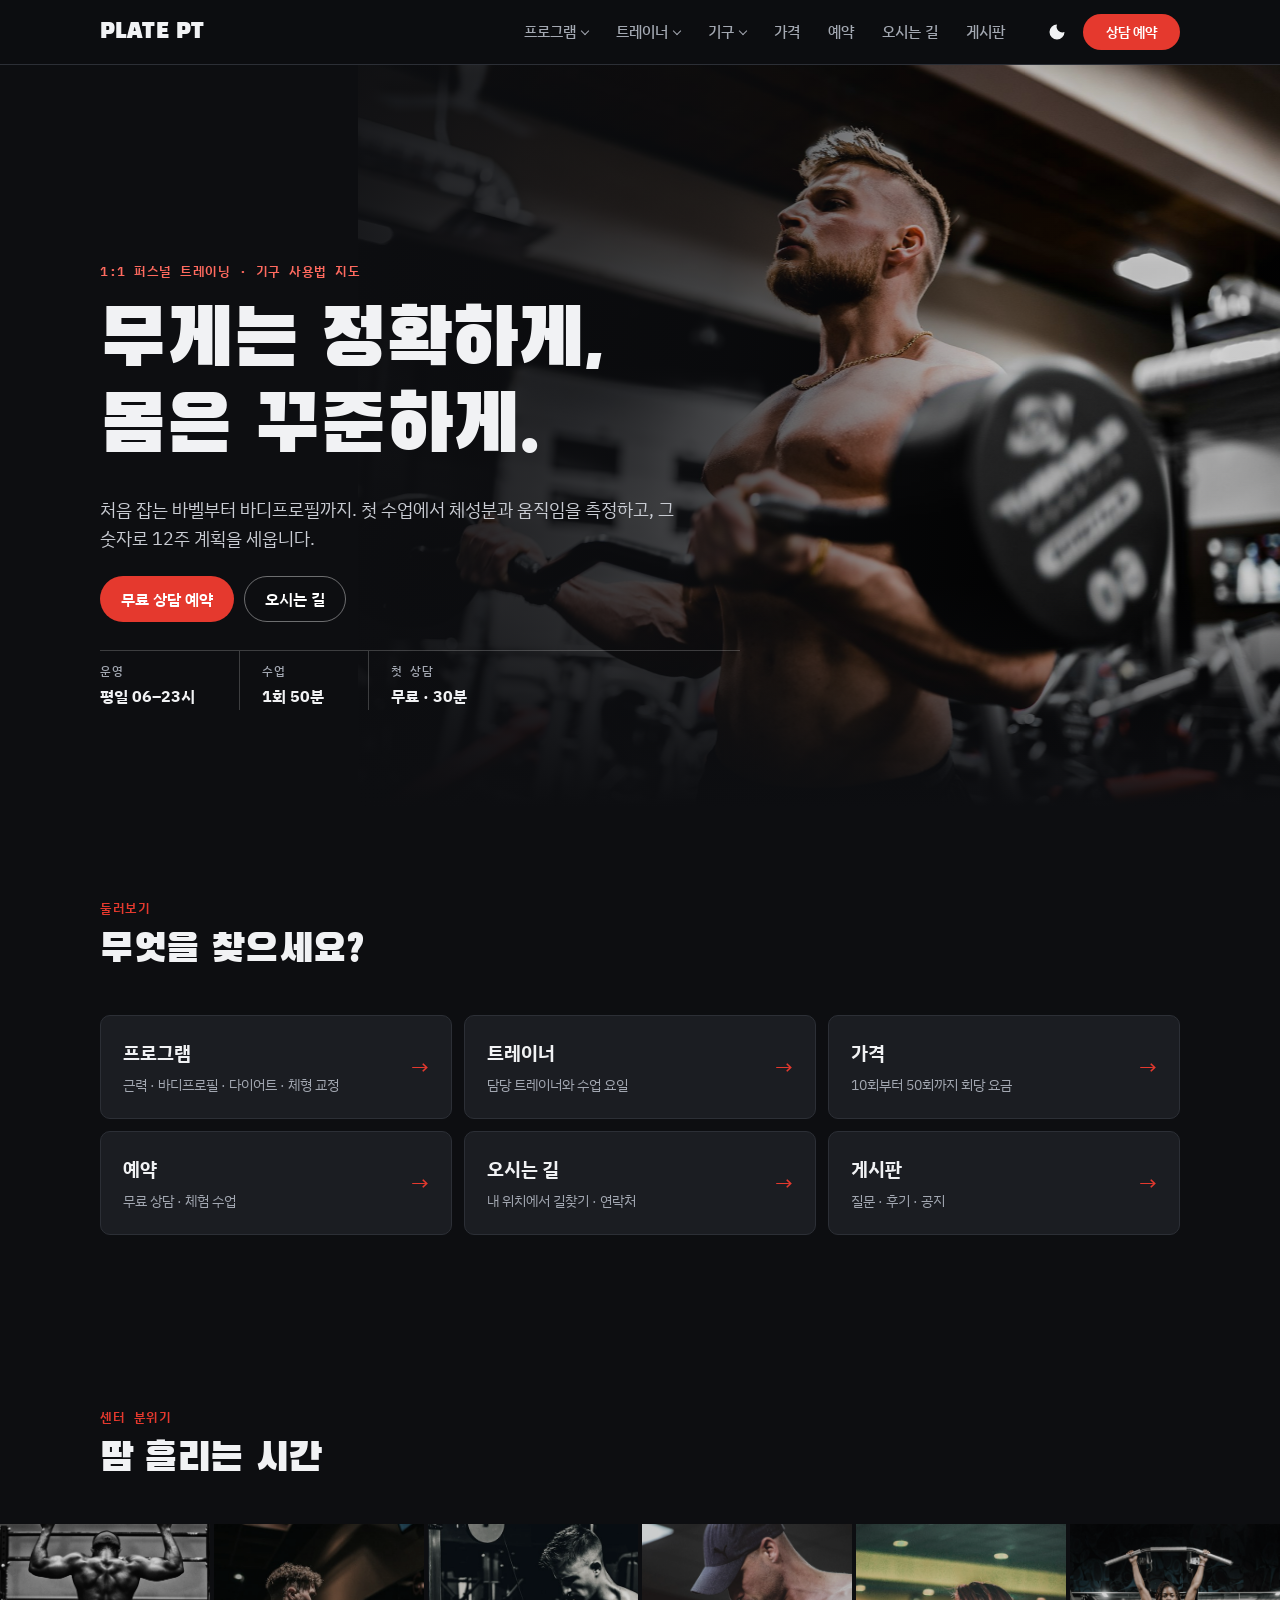
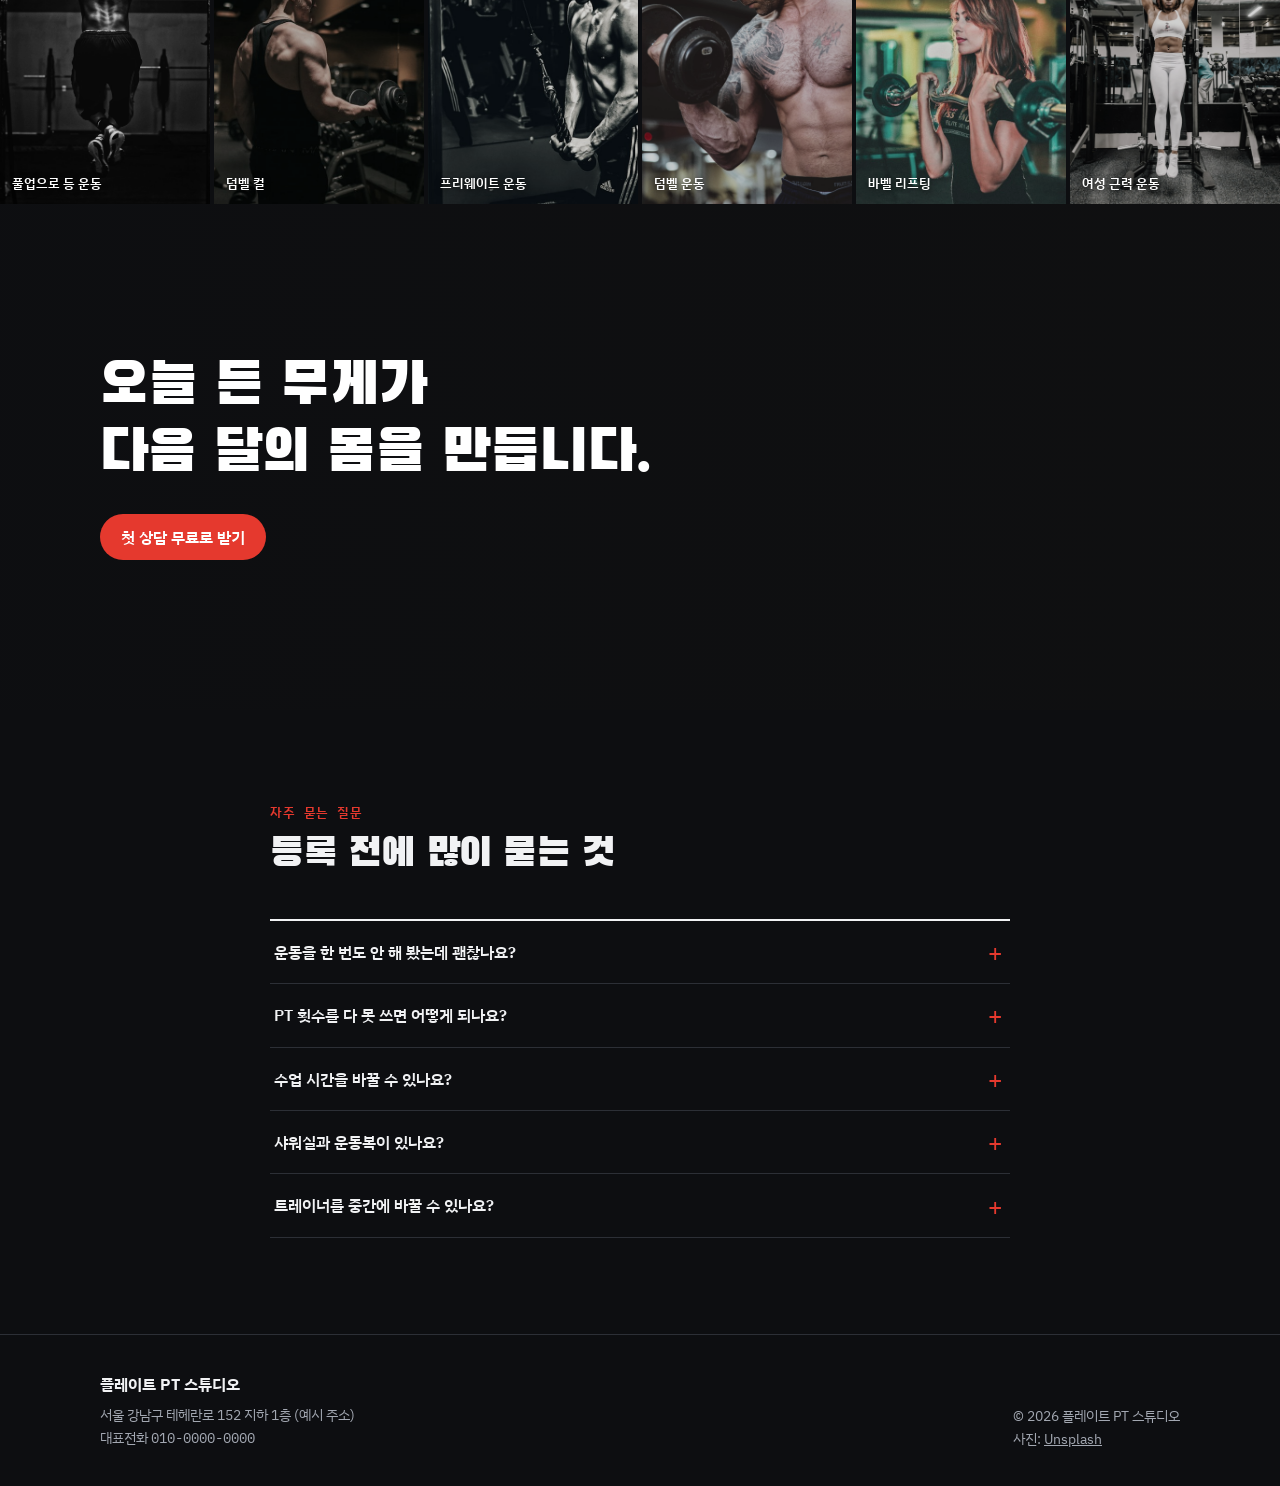
==== commit e98d89d8: "Fix HTML formatting issues and clean up code 그림X" ====
--- a/index.html
+++ b/index.html
@@ -3,7 +3,7 @@
 <head>
   <meta charset="utf-8">
   <meta name="viewport" content="width=device-width, initial-scale=1, viewport-fit=cover">
-  <title>플레이트 PT 스튜디오</title>
+  <title>10월 26일 중간고사 프로젝트</title>
   <meta name="description" content="1:1 퍼스널 트레이닝, 기구 사용법 지도, 체형 교정과 근력 프로그램. 상담 예약과 오시는 길 안내.">
 
   <!-- 파비콘 -->
@@ -25,7 +25,7 @@
   <header class="topbar" id="top">
     <div class="wrap topbar__in">
       <a class="logo" href="index.html" aria-label="처음 화면으로">
-        <img src="favicon.svg" alt="" width="34" height="34">
+        
         <span class="logo__name" data-site="short">PLATE PT</span>
       </a>
       <nav class="nav" id="nav" aria-label="주 메뉴">
